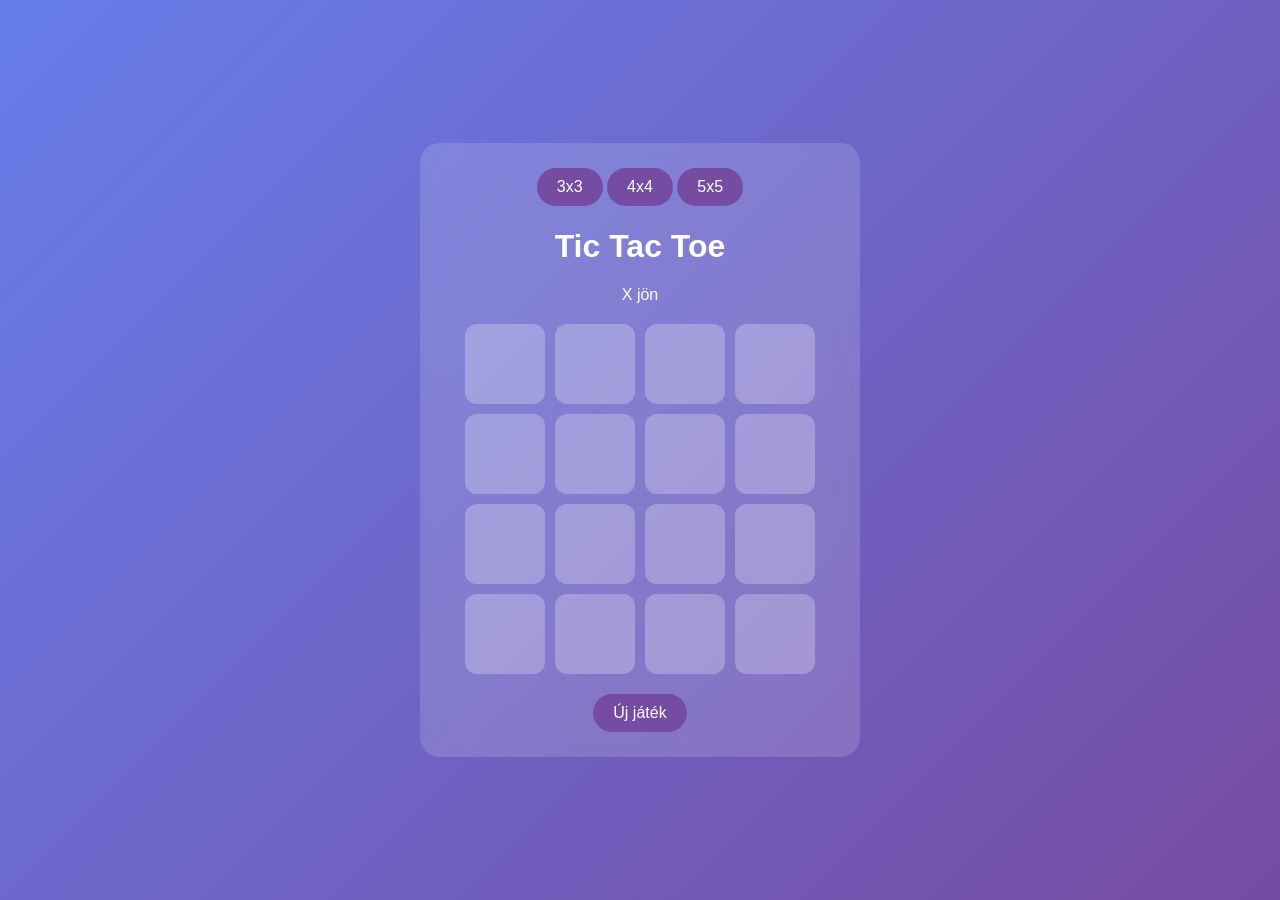
==== tictactoe4x4.html @ 770c8311 "4x4 mode added" ====
<!DOCTYPE html>
<html lang="hu">
<head>
  <meta charset="UTF-8">
  <title>Tic Tac Toe</title>
  <link rel="stylesheet" href="style.css">
</head>
<body>
  <div class="game">
    <header class="modes">
      <button onclick="window.location.href='tictactoe3x3.html'">3x3</button>
      <button onclick="window.location.href='tictactoe4x4.html'">4x4</button>
      <button href="">5x5</button>
    </header>
    <h1>Tic Tac Toe</h1>
    <p id="status">X jön</p>

    <div class="board4">
      <div class="cell"></div>
      <div class="cell"></div>
      <div class="cell"></div>
      <div class="cell"></div>
      <div class="cell"></div>
      <div class="cell"></div>
      <div class="cell"></div>
      <div class="cell"></div>
      <div class="cell"></div>
      <div class="cell"></div>
      <div class="cell"></div>
      <div class="cell"></div>
      <div class="cell"></div>
      <div class="cell"></div>
      <div class="cell"></div>
      <div class="cell"></div>
    </div>

    <button id="reset">Új játék</button>
  </div>

  <script src="script4.js"></script>
</body>
</html>
---- style.css ----
* {
    box-sizing: border-box;
    font-family: Arial, sans-serif;
  }
  
  body {
    margin: 0;
    height: 100vh;
    background: linear-gradient(135deg, #667eea, #764ba2);
    display: flex;
    justify-content: center;
    align-items: center;
  }
  
  .modes{
    font-family: Arial, sans-serif;
  }

  .game {
    background: rgba(255,255,255,0.15);
    backdrop-filter: blur(10px);
    padding: 25px;
    border-radius: 20px;
    text-align: center;
    color: white;
    width: 440px;
  }
  
  .board3 {
    display: grid;
    grid-template-columns: repeat(3, 80px);
    gap: 10px;
    justify-content: center;
    margin: 20px 0;
  }

  .board4 {
    display: grid;
    grid-template-columns: repeat(4, 80px);
    gap: 10px;
    justify-content: center;
    margin: 20px 0;
  }

  .board5 {
    display: grid;
    grid-template-columns: repeat(4, 80px);
    gap: 10px;
    justify-content: center;
    margin: 20px 0;
  }
  
  .cell {
    width: 80px;
    height: 80px;
    background: rgba(255,255,255,0.25);
    border-radius: 12px;
    font-size: 2rem;
    display: flex;
    justify-content: center;
    align-items: center;
    cursor: pointer;
    transition: 0.2s;
  }
  
  .cell:hover {
    background: rgba(255,255,255,0.4);
    transform: scale(1.05);
  }
  
  .cell.win {
    background: #4caf50;
  }
  
  button {
    border: none;
    padding: 10px 20px;
    border-radius: 20px;
    cursor: pointer;
    background: #764ba2;
    color: white;
    font-size: 1rem;
  }
  
  button:hover {
    background: darkorchid;
  }
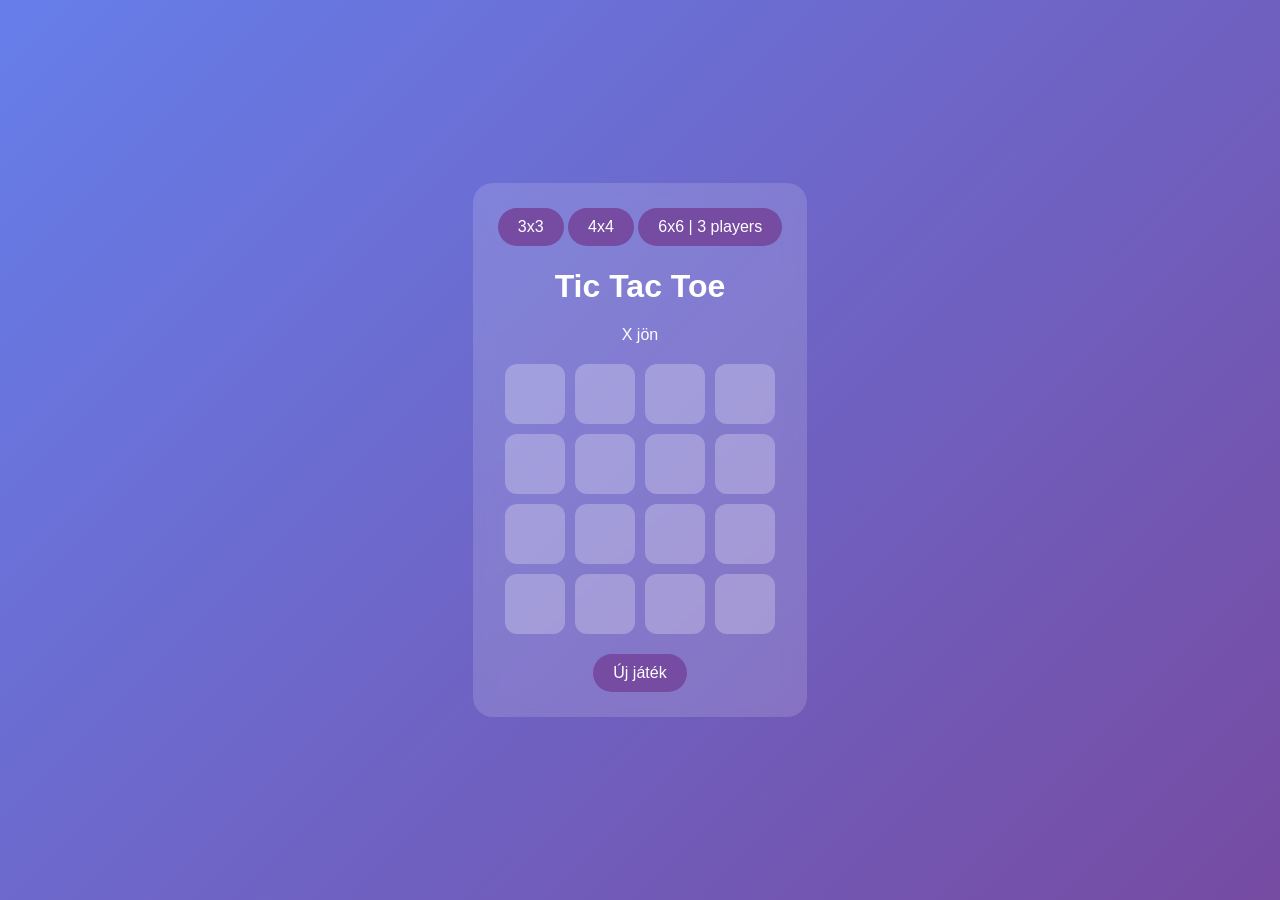
==== commit 7b7d9860: "6x6 game with 3 player mode added and final changes" ====
--- a/tictactoe4x4.html
+++ b/tictactoe4x4.html
@@ -7,31 +7,31 @@
 </head>
 <body>
   <div class="game">
-    <header class="modes">
+    <div class="modes">
       <button onclick="window.location.href='tictactoe3x3.html'">3x3</button>
       <button onclick="window.location.href='tictactoe4x4.html'">4x4</button>
-      <button href="">5x5</button>
-    </header>
+      <button onclick="window.location.href='tictactoe6x6.html'">6x6 | 3 players</button>
+    </div>
     <h1>Tic Tac Toe</h1>
     <p id="status">X jön</p>
 
     <div class="board4">
-      <div class="cell"></div>
-      <div class="cell"></div>
-      <div class="cell"></div>
-      <div class="cell"></div>
-      <div class="cell"></div>
-      <div class="cell"></div>
-      <div class="cell"></div>
-      <div class="cell"></div>
-      <div class="cell"></div>
-      <div class="cell"></div>
-      <div class="cell"></div>
-      <div class="cell"></div>
-      <div class="cell"></div>
-      <div class="cell"></div>
-      <div class="cell"></div>
-      <div class="cell"></div>
+      <div class="cell4"></div>
+      <div class="cell4"></div>
+      <div class="cell4"></div>
+      <div class="cell4"></div>
+      <div class="cell4"></div>
+      <div class="cell4"></div>
+      <div class="cell4"></div>
+      <div class="cell4"></div>
+      <div class="cell4"></div>
+      <div class="cell4"></div>
+      <div class="cell4"></div>
+      <div class="cell4"></div>
+      <div class="cell4"></div>
+      <div class="cell4"></div>
+      <div class="cell4"></div>
+      <div class="cell4"></div>
     </div>
 
     <button id="reset">Új játék</button>
--- a/style.css
+++ b/style.css
@@ -12,10 +12,6 @@
     align-items: center;
   }
   
-  .modes{
-    font-family: Arial, sans-serif;
-  }
-
   .game {
     background: rgba(255,255,255,0.15);
     backdrop-filter: blur(10px);
@@ -23,31 +19,33 @@
     border-radius: 20px;
     text-align: center;
     color: white;
-    width: 440px;
   }
-  
+
   .board3 {
     display: grid;
     grid-template-columns: repeat(3, 80px);
     gap: 10px;
     justify-content: center;
     margin: 20px 0;
+    width: 350;
   }
 
   .board4 {
     display: grid;
-    grid-template-columns: repeat(4, 80px);
+    grid-template-columns: repeat(4, 60px);
     gap: 10px;
     justify-content: center;
     margin: 20px 0;
+    width: 350;
   }
 
-  .board5 {
+  .board6 {
     display: grid;
-    grid-template-columns: repeat(4, 80px);
+    grid-template-columns: repeat(6, 50px);
     gap: 10px;
     justify-content: center;
     margin: 20px 0;
+    width: 350;
   }
   
   .cell {
@@ -62,13 +60,47 @@
     cursor: pointer;
     transition: 0.2s;
   }
-  
+
+  .cell4 {
+    width: 60px;
+    height: 60px;
+    background: rgba(255,255,255,0.25);
+    border-radius: 12px;
+    font-size: 2rem;
+    display: flex;
+    justify-content: center;
+    align-items: center;
+    cursor: pointer;
+    transition: 0.2s;
+  }
+
+  .cell6 {
+    width: 50px;
+    height: 50px;
+    background: rgba(255,255,255,0.25);
+    border-radius: 12px;
+    font-size: 2rem;
+    display: flex;
+    justify-content: center;
+    align-items: center;
+    cursor: pointer;
+    transition: 0.2s;
+  }
+
   .cell:hover {
     background: rgba(255,255,255,0.4);
     transform: scale(1.05);
   }
   
   .cell.win {
+    background: #4caf50;
+  }
+
+  .cell4.win {
+    background: #4caf50;
+  }
+
+  .cell6.win {
     background: #4caf50;
   }
   
@@ -80,9 +112,13 @@
     background: #764ba2;
     color: white;
     font-size: 1rem;
+    margin: auto;
   }
   
   button:hover {
     background: darkorchid;
   }
-  +  
+  .modes{
+    gap: auto;
+  }
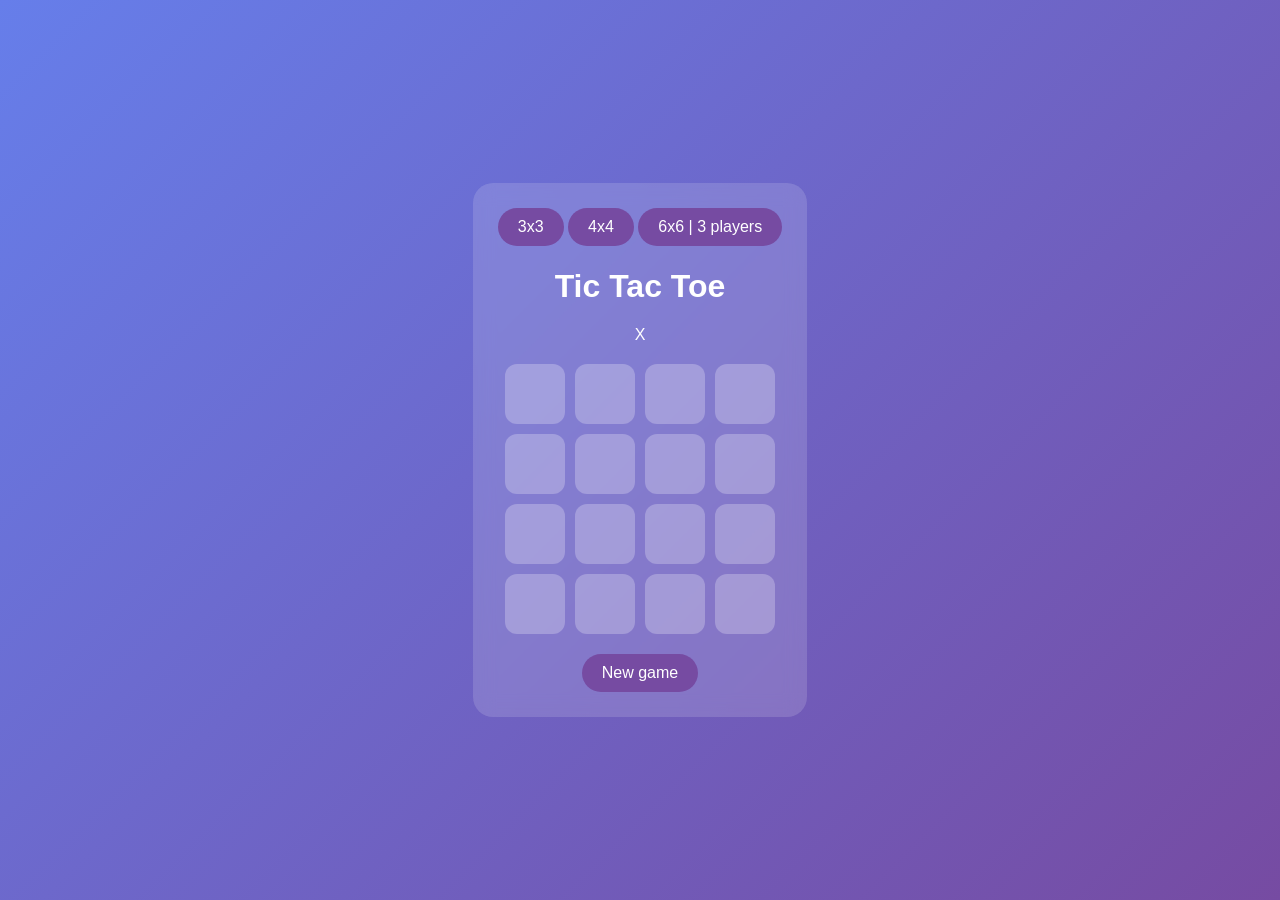
==== commit 1e351f6f: "language correction" ====
--- a/tictactoe4x4.html
+++ b/tictactoe4x4.html
@@ -13,7 +13,7 @@
       <button onclick="window.location.href='tictactoe6x6.html'">6x6 | 3 players</button>
     </div>
     <h1>Tic Tac Toe</h1>
-    <p id="status">X jön</p>
+    <p id="status">X</p>
 
     <div class="board4">
       <div class="cell4"></div>
@@ -34,7 +34,7 @@
       <div class="cell4"></div>
     </div>
 
-    <button id="reset">Új játék</button>
+    <button id="reset">New game</button>
   </div>
 
   <script src="script4.js"></script>
